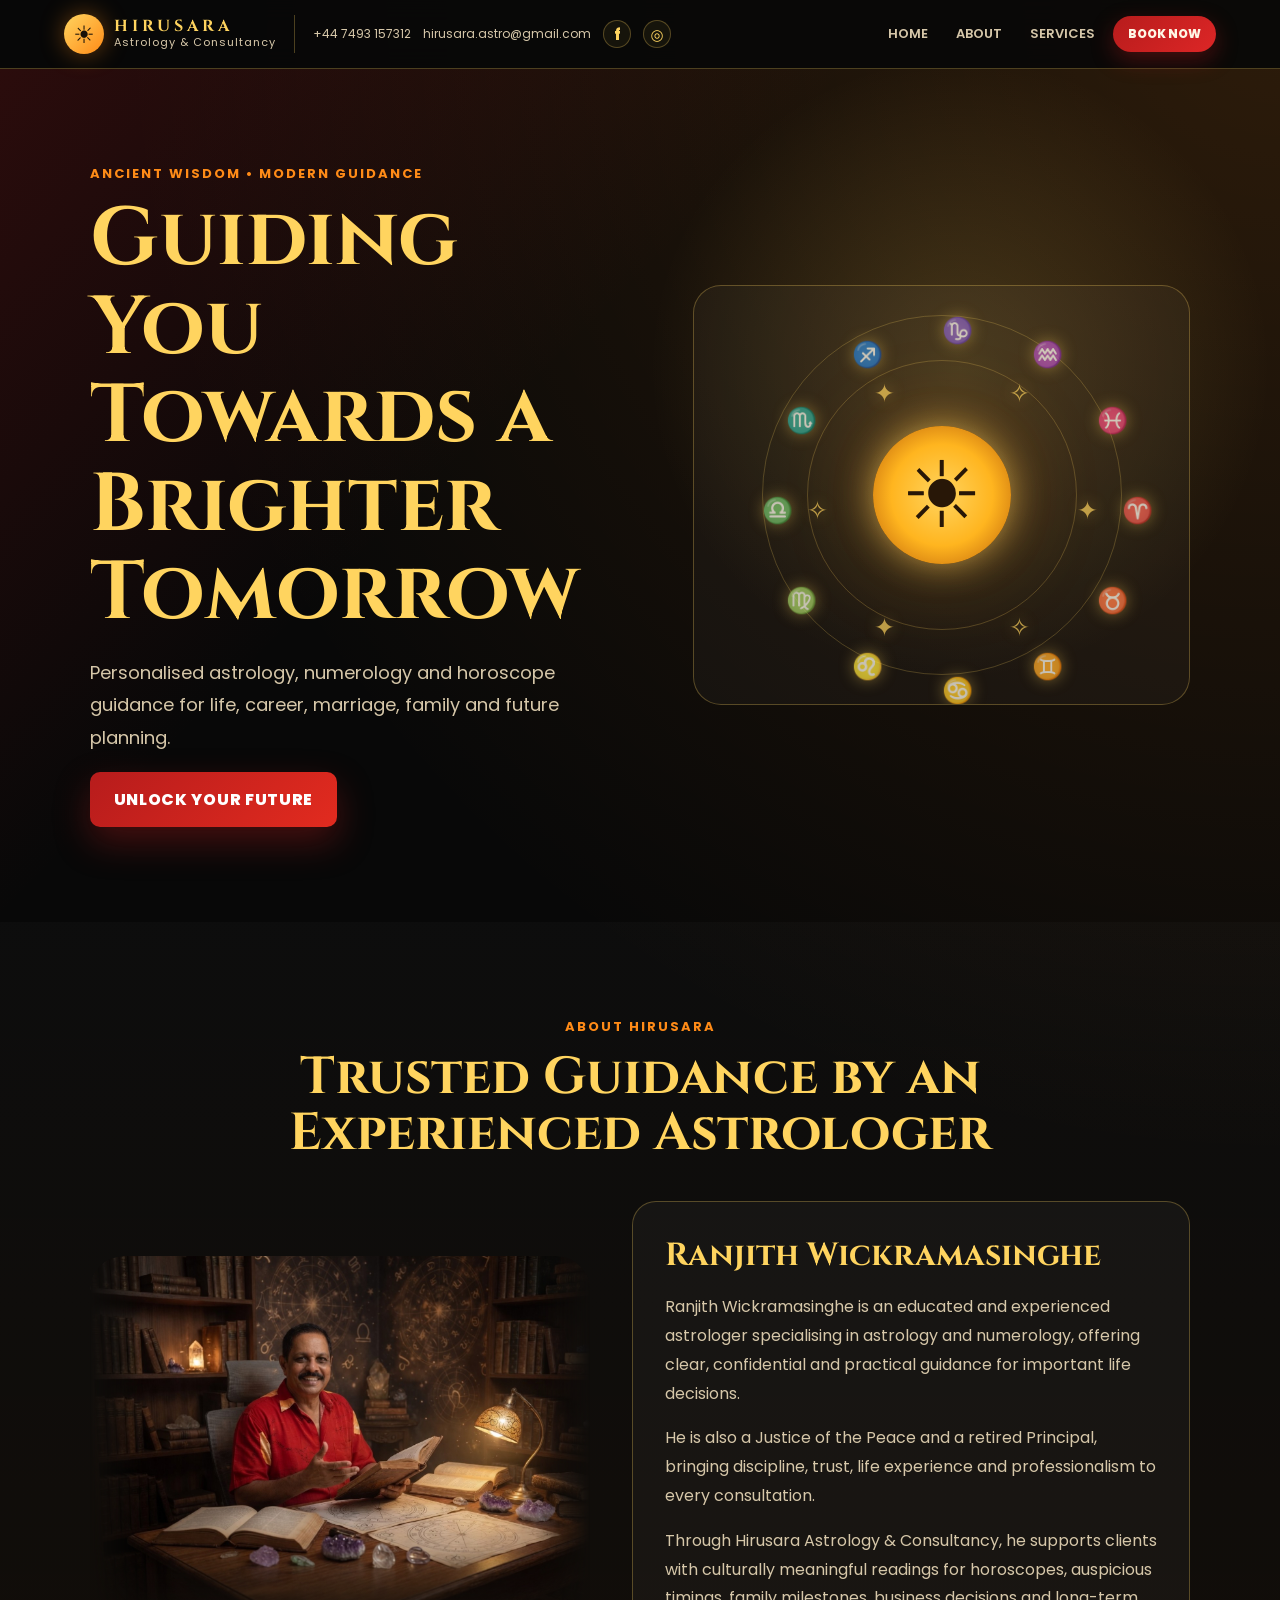
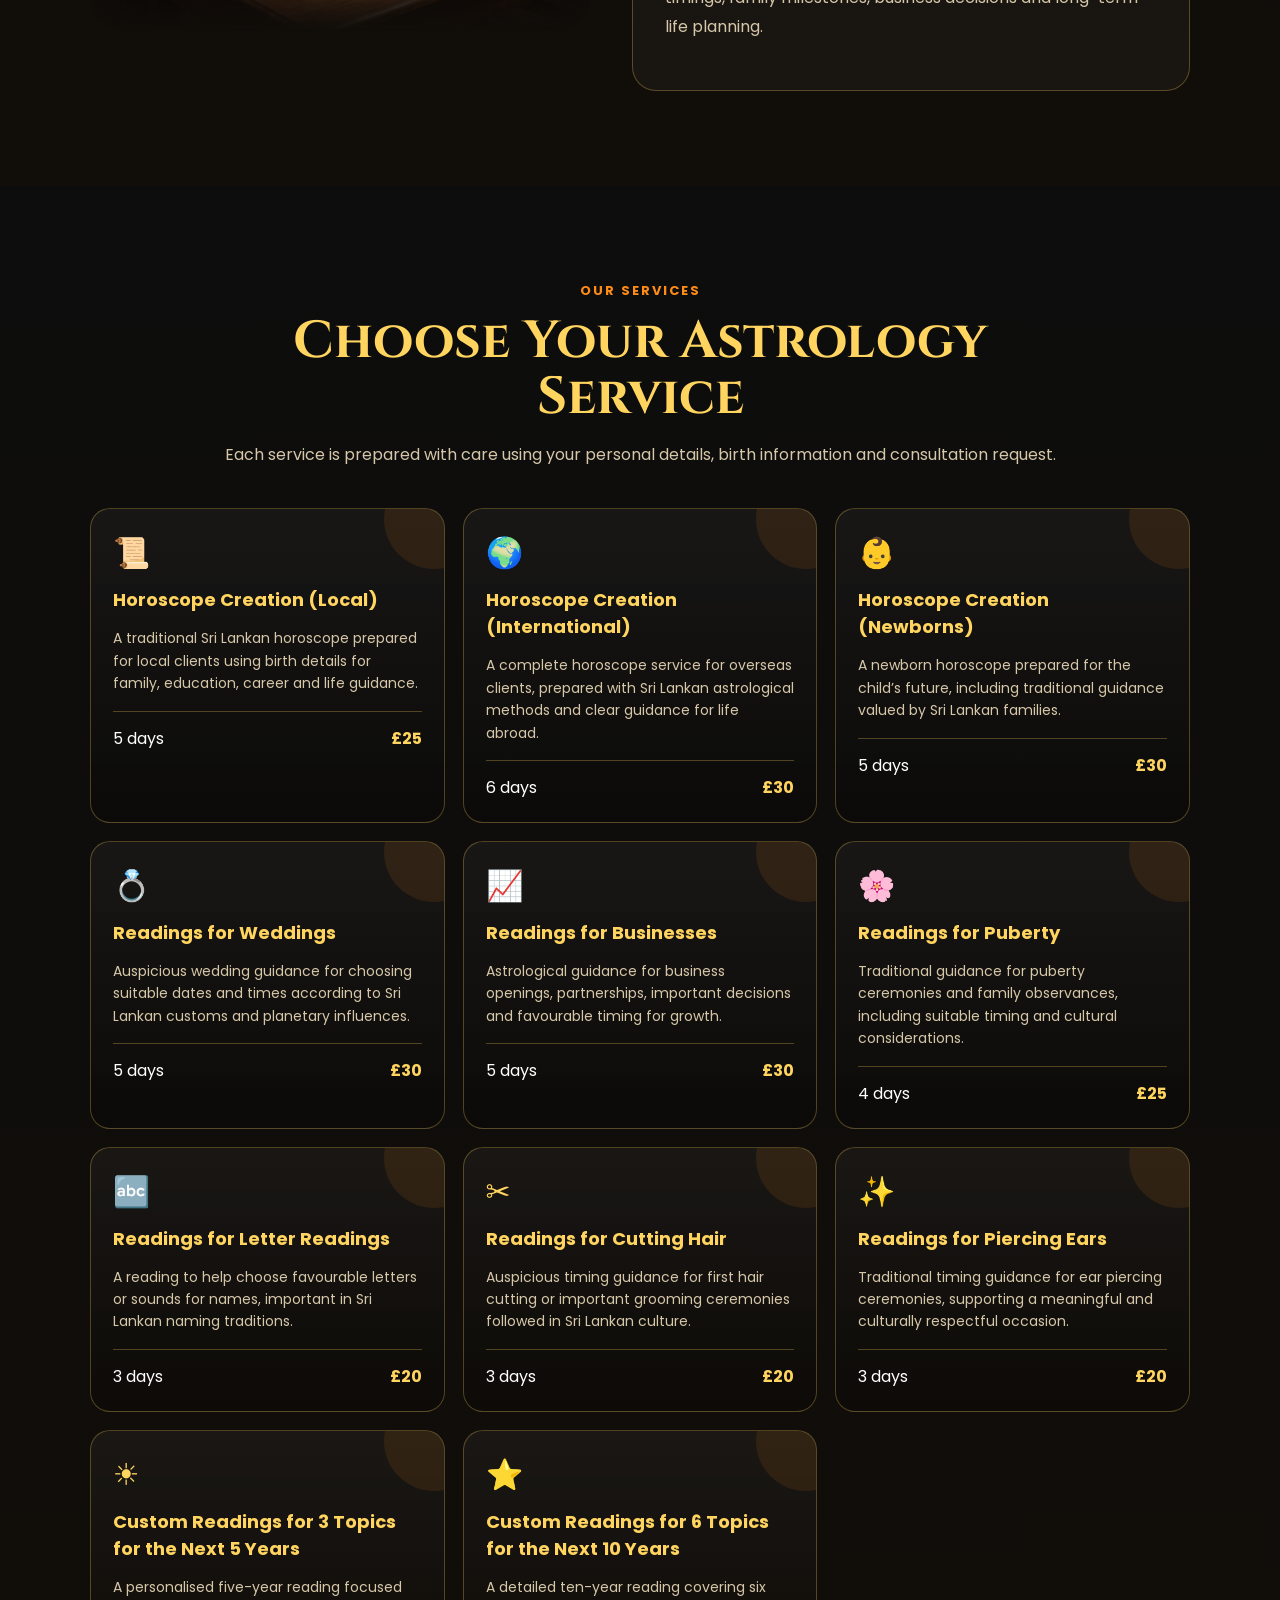
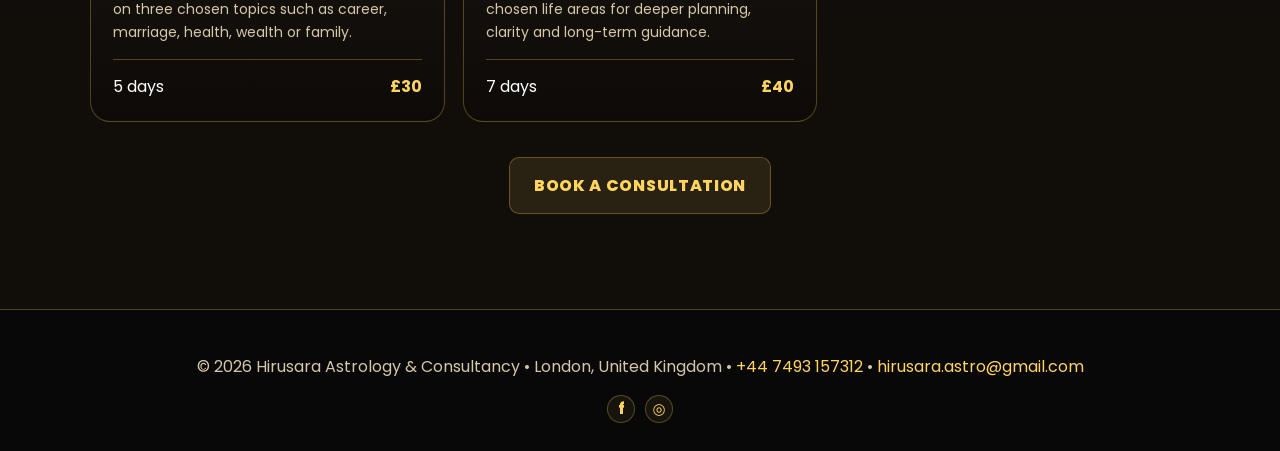
==== index.html @ d2b3bded "hirusara_website_.V1.0" ====
<!DOCTYPE html>
<html lang="en">
<head>
  <meta charset="UTF-8" />
  <meta name="viewport" content="width=device-width, initial-scale=1.0" />
  <title>Hirusara Astrology & Consultancy</title>
  <meta name="description" content="Hirusara Astrology & Consultancy offers personalised astrology, numerology and horoscope guidance by Ranjith Wickramasinghe." />
  <link rel="preconnect" href="https://fonts.googleapis.com">
  <link rel="preconnect" href="https://fonts.gstatic.com" crossorigin>
  <link href="https://fonts.googleapis.com/css2?family=Cinzel:wght@500;600;700&family=Poppins:wght@300;400;500;600;700&display=swap" rel="stylesheet">
  <link rel="stylesheet" href="style.css" />
</head>
<body>
  <header class="site-header">
    <a href="#home" class="brand" aria-label="Hirusara home">
      <span class="logo">☀</span>
      <span><strong>HIRUSARA</strong><small>Astrology & Consultancy</small></span>
    </a>

    <div class="brand-separator" aria-hidden="true"></div>

    <div class="header-contact" aria-label="Contact details">
      <a href="tel:+447493157312">+44 7493 157312</a>
      <a href="mailto:hirusara.astro@gmail.com">hirusara.astro@gmail.com</a>
      <a class="social-link" href="https://www.facebook.com/profile.php?id=61591588433698" target="_blank" rel="noopener" aria-label="Facebook">f</a>
      <a class="social-link" href="https://www.instagram.com/hirusara.astro/" target="_blank" rel="noopener" aria-label="Instagram">◎</a>
    </div>

    <nav class="main-nav" aria-label="Main navigation">
      <a href="#home">Home</a>
      <a href="#about">About</a>
      <a href="#services">Services</a>
    </nav>

    <div class="header-actions">
      <a class="mini-cta" href="booking.html">Book Now</a>
    </div>
  </header>

  <main>
    <section id="home" class="hero section">
      <div class="hero-content">
        <p class="eyebrow">Ancient Wisdom • Modern Guidance</p>
        <h1>Guiding You Towards a Brighter Tomorrow</h1>
        <p class="hero-text">Personalised astrology, numerology and horoscope guidance for life, career, marriage, family and future planning.</p>
        <a href="booking.html" class="btn btn-primary">Unlock Your Future</a>
      </div>
      <div class="hero-art" aria-hidden="true">
        <div class="sun-core">☀</div>
        <div class="orbit orbit-one">
          <span>♈</span><span>♉</span><span>♊</span><span>♋</span><span>♌</span><span>♍</span>
          <span>♎</span><span>♏</span><span>♐</span><span>♑</span><span>♒</span><span>♓</span>
        </div>
        <div class="orbit orbit-two">
          <span>✦</span><span>✧</span><span>✦</span><span>✧</span><span>✦</span><span>✧</span>
        </div>
      </div>
    </section>

    <section id="about" class="section about">
      <div class="section-heading">
        <p class="eyebrow">About Hirusara</p>
        <h2>Trusted Guidance by an Experienced Astrologer</h2>
      </div>

      <div class="about-layout">
        <div class="profile-card">
          <img src="assets/astrologer-profile.jpg" alt="Ranjith Wickramasinghe, astrologer at Hirusara Astrology & Consultancy" />
        </div>
        <div class="about-text">
          <h3>Ranjith Wickramasinghe</h3>
          <p>Ranjith Wickramasinghe is an educated and experienced astrologer specialising in astrology and numerology, offering clear, confidential and practical guidance for important life decisions.</p>
          <p>He is also a Justice of the Peace and a retired Principal, bringing discipline, trust, life experience and professionalism to every consultation.</p>
          <p>Through Hirusara Astrology & Consultancy, he supports clients with culturally meaningful readings for horoscopes, auspicious timings, family milestones, business decisions and long-term life planning.</p>
        </div>
      </div>
    </section>

    <section id="services" class="section services">
      <div class="section-heading">
        <p class="eyebrow">Our Services</p>
        <h2>Choose Your Astrology Service</h2>
        <p class="section-note">Each service is prepared with care using your personal details, birth information and consultation request.</p>
      </div>
      <div id="servicesGrid" class="services-grid"></div>
      <div class="center"><a href="booking.html" class="btn btn-secondary">Book a Consultation</a></div>
    </section>
  </main>

  <footer>
    <p>© <span id="year"></span> Hirusara Astrology & Consultancy • London, United Kingdom • <a href="tel:+447493157312">+44 7493 157312</a> • <a href="mailto:hirusara.astro@gmail.com">hirusara.astro@gmail.com</a></p>
    <div class="footer-socials">
      <a class="social-link" href="https://www.facebook.com/profile.php?id=61591588433698" target="_blank" rel="noopener" aria-label="Facebook">f</a>
      <a class="social-link" href="https://www.instagram.com/hirusara.astro/" target="_blank" rel="noopener" aria-label="Instagram">◎</a>
    </div>
  </footer>

  <script src="script.js"></script>
</body>
</html>
---- style.css ----
:root{
  --black:#080808;
  --dark:#111111;
  --panel:#17120f;
  --gold:#ffd45f;
  --orange:#ff8b17;
  --red:#b71c1c;
  --text:#fff7e5;
  --muted:#d6c7a9;
  --line:rgba(255,212,95,.28);
}
*{box-sizing:border-box}
html{scroll-behavior:smooth}
body{margin:0;font-family:Poppins,system-ui,sans-serif;background:radial-gradient(circle at top right,rgba(255,139,23,.15),transparent 30%),var(--black);color:var(--text)}
a{color:inherit;text-decoration:none}.site-header{position:sticky;top:0;z-index:1000;display:flex;align-items:center;gap:18px;padding:14px 5%;background:rgba(8,8,8,.92);border-bottom:1px solid var(--line);backdrop-filter:blur(12px)}
.brand{display:flex;align-items:center;gap:10px;min-width:max-content}.brand-separator{width:1px;height:38px;background:var(--line);flex:0 0 auto}.header-contact{display:flex;align-items:center;gap:12px;color:var(--muted);font-size:12px;white-space:nowrap}.header-contact a:hover{color:var(--gold)}.social-link{width:28px;height:28px;border-radius:50%;display:inline-grid;place-items:center;border:1px solid var(--line);color:var(--gold);font-weight:800;font-size:15px;background:rgba(255,212,95,.06)}.social-link:hover{background:rgba(255,212,95,.16);transform:translateY(-1px)}.logo{width:40px;height:40px;border-radius:50%;display:grid;place-items:center;background:linear-gradient(135deg,var(--gold),var(--orange));color:#171009;font-size:24px;box-shadow:0 0 24px rgba(255,139,23,.4)}.brand strong{display:block;font-family:Cinzel,serif;letter-spacing:4px;color:var(--gold);line-height:1}.brand small{display:block;font-size:11px;color:var(--muted);letter-spacing:1px}.main-nav{display:flex;gap:28px;text-transform:uppercase;font-size:13px;font-weight:600;margin-left:auto}.main-nav a{color:var(--muted)}.main-nav a:hover{color:var(--gold)}.header-actions{display:flex;align-items:center;gap:12px}.mini-cta{padding:9px 15px;border-radius:999px;background:linear-gradient(135deg,var(--red),#dd2626);font-size:12px;font-weight:800;text-transform:uppercase;box-shadow:0 8px 22px rgba(183,28,28,.35)}
.section{padding:95px 7%}.hero{min-height:calc(100vh - 74px);display:grid;grid-template-columns:1fr .9fr;align-items:center;gap:50px;background:radial-gradient(circle at 75% 35%,rgba(255,212,95,.18),transparent 28%),linear-gradient(135deg,rgba(183,28,28,.2),transparent 40%)}.eyebrow{margin:0 0 12px;color:var(--orange);font-weight:700;letter-spacing:2px;text-transform:uppercase;font-size:13px}.hero h1,.section-heading h1,.section-heading h2{font-family:Cinzel,serif;color:var(--gold);margin:0;line-height:1.08}.hero h1{font-size:clamp(42px,7vw,82px)}.hero-text{max-width:570px;color:var(--muted);font-size:18px;line-height:1.8}.btn{display:inline-flex;align-items:center;justify-content:center;border:0;border-radius:10px;padding:15px 24px;font-weight:800;text-transform:uppercase;letter-spacing:.7px;cursor:pointer}.btn-primary{background:linear-gradient(135deg,var(--red),#e22b1f);color:#fff;box-shadow:0 15px 35px rgba(183,28,28,.35)}.btn-secondary{background:rgba(255,212,95,.1);border:1px solid var(--line);color:var(--gold)}.full{width:100%}.hero-art{position:relative;min-height:420px;border:1px solid var(--line);border-radius:28px;background:radial-gradient(circle at center,rgba(255,212,95,.12),transparent 24%),rgba(255,255,255,.03);display:grid;place-items:center;overflow:hidden}.sun-core{position:relative;z-index:3;width:138px;height:138px;border-radius:50%;display:grid;place-items:center;font-size:92px;color:#281707;background:radial-gradient(circle,var(--gold) 0%,#ffb51f 52%,#b75a08 100%);box-shadow:0 0 34px rgba(255,212,95,.58),0 0 90px rgba(255,139,23,.28)}.orbit{position:absolute;border:1px solid rgba(255,212,95,.22);border-radius:50%;animation:rotateClockwise 34s linear infinite}.orbit-one{width:min(82%,360px);aspect-ratio:1}.orbit-two{width:min(62%,270px);aspect-ratio:1;animation-duration:24s}.orbit span{position:absolute;left:50%;top:50%;color:rgba(255,212,95,.68);font-family:Cinzel,serif;font-size:25px;text-shadow:0 0 16px rgba(255,212,95,.4)}.orbit-one span:nth-child(1){transform:rotate(0deg) translate(180px) rotate(0deg)}.orbit-one span:nth-child(2){transform:rotate(30deg) translate(180px) rotate(-30deg)}.orbit-one span:nth-child(3){transform:rotate(60deg) translate(180px) rotate(-60deg)}.orbit-one span:nth-child(4){transform:rotate(90deg) translate(180px) rotate(-90deg)}.orbit-one span:nth-child(5){transform:rotate(120deg) translate(180px) rotate(-120deg)}.orbit-one span:nth-child(6){transform:rotate(150deg) translate(180px) rotate(-150deg)}.orbit-one span:nth-child(7){transform:rotate(180deg) translate(180px) rotate(-180deg)}.orbit-one span:nth-child(8){transform:rotate(210deg) translate(180px) rotate(-210deg)}.orbit-one span:nth-child(9){transform:rotate(240deg) translate(180px) rotate(-240deg)}.orbit-one span:nth-child(10){transform:rotate(270deg) translate(180px) rotate(-270deg)}.orbit-one span:nth-child(11){transform:rotate(300deg) translate(180px) rotate(-300deg)}.orbit-one span:nth-child(12){transform:rotate(330deg) translate(180px) rotate(-330deg)}.orbit-two span:nth-child(1){transform:rotate(0deg) translate(135px) rotate(0deg)}.orbit-two span:nth-child(2){transform:rotate(60deg) translate(135px) rotate(-60deg)}.orbit-two span:nth-child(3){transform:rotate(120deg) translate(135px) rotate(-120deg)}.orbit-two span:nth-child(4){transform:rotate(180deg) translate(135px) rotate(-180deg)}.orbit-two span:nth-child(5){transform:rotate(240deg) translate(135px) rotate(-240deg)}.orbit-two span:nth-child(6){transform:rotate(300deg) translate(135px) rotate(-300deg)}@keyframes rotateClockwise{to{transform:rotate(360deg)}}
.section-heading{text-align:center;max-width:850px;margin:0 auto 40px}.section-heading h1,.section-heading h2{font-size:clamp(32px,5vw,52px)}.section-note{color:var(--muted);line-height:1.7}.about,.services{background:linear-gradient(180deg,rgba(255,255,255,.02),rgba(255,139,23,.04))}.about-layout{display:grid;grid-template-columns:500px 1fr;gap:42px;max-width:1220px;margin:0 auto;align-items:center}.profile-card{padding:0;border:0;border-radius:34px;background:radial-gradient(circle at 50% 40%,rgba(255,212,95,.12),transparent 56%);overflow:hidden;box-shadow:none;min-height:380px}.profile-card img{display:block;width:100%;border-radius:34px;aspect-ratio:4/3;object-fit:cover;mask-image:linear-gradient(90deg,transparent 0%,#000 11%,#000 89%,transparent 100%),linear-gradient(180deg,#000 0%,#000 78%,transparent 100%);-webkit-mask-image:linear-gradient(90deg,transparent 0%,#000 11%,#000 89%,transparent 100%),linear-gradient(180deg,#000 0%,#000 78%,transparent 100%);mask-composite:intersect;-webkit-mask-composite:source-in}.about-text{background:rgba(255,255,255,.035);border:1px solid var(--line);border-radius:24px;padding:32px}.about-text h3{margin:0 0 12px;font-family:Cinzel,serif;color:var(--gold);font-size:32px}.about-text p{color:var(--muted);line-height:1.8}.feature-grid{display:grid;grid-template-columns:repeat(3,1fr);gap:18px;margin-top:25px}.feature-grid div{border:1px solid var(--line);border-radius:18px;padding:18px;text-align:center;background:rgba(0,0,0,.18)}.feature-grid span{color:var(--gold);font-size:28px}.feature-grid h4,.feature-grid h3{margin:8px 0 0;color:var(--text);font-size:15px}.compact div{padding:15px}
.services-grid{display:grid;grid-template-columns:repeat(3,1fr);gap:18px;max-width:1180px;margin:0 auto}.service-card{background:linear-gradient(180deg,rgba(255,255,255,.045),rgba(0,0,0,.18));border:1px solid var(--line);border-radius:20px;padding:22px;position:relative;overflow:hidden}.service-card:before{content:"";position:absolute;right:-40px;top:-40px;width:100px;height:100px;border-radius:50%;background:rgba(255,139,23,.1)}.service-card .icon{font-size:30px;color:var(--gold)}.service-card h3{margin:10px 0 8px;color:var(--gold);font-size:18px}.service-card p{color:var(--muted);font-size:14px;line-height:1.6}.service-meta{display:flex;justify-content:space-between;gap:12px;margin-top:16px;padding-top:14px;border-top:1px solid var(--line);color:#fff}.service-meta strong{color:var(--gold)}.center{text-align:center;margin-top:35px}
.booking-page{min-height:calc(100vh - 74px);padding-top:70px}.booking-card{max-width:760px;margin:0 auto;background:rgba(255,255,255,.04);border:1px solid var(--line);border-radius:26px;padding:34px;box-shadow:0 30px 70px rgba(0,0,0,.35)}form{display:grid;gap:13px}label{font-weight:700;color:var(--gold);font-size:14px}input,select,textarea{width:100%;border:1px solid rgba(255,212,95,.32);border-radius:10px;background:#100f0f;color:var(--text);padding:14px;font:inherit}textarea{resize:vertical}.selected-service,.bank-box{margin:10px 0;padding:18px;border:1px solid var(--line);border-radius:16px;background:rgba(255,139,23,.08);color:var(--muted)}.selected-service strong,.bank-box h3{color:var(--gold)}.bank-box ul{margin:12px 0 0;padding-left:18px;line-height:1.9}.tiny-note{font-size:12px;color:var(--muted);text-align:center;margin:0}footer{padding:28px 7%;text-align:center;color:var(--muted);border-top:1px solid var(--line)}footer a{color:var(--gold)}.footer-socials{display:flex;justify-content:center;gap:10px;margin-top:12px}
@media(max-width:1100px){.site-header{flex-wrap:wrap}.brand-separator{display:none}.header-contact{order:3;width:100%;justify-content:center;flex-wrap:wrap}.main-nav{margin-left:auto}.about-layout{grid-template-columns:1fr}.profile-card{max-width:560px;margin:0 auto}.services-grid{grid-template-columns:1fr 1fr}}
@media(max-width:900px){.main-nav{order:4;width:100%;justify-content:center;gap:20px}.hero{grid-template-columns:1fr;text-align:center}.hero-text{margin-left:auto;margin-right:auto}.feature-grid{grid-template-columns:1fr}.section{padding:70px 5%}}
@media(max-width:560px){.site-header{padding:12px 4%;gap:10px}.brand{flex:1}.brand strong{letter-spacing:2px;font-size:15px}.brand small{font-size:10px}.logo{width:34px;height:34px;font-size:20px}.header-contact{font-size:11px;gap:8px}.social-link{width:26px;height:26px}.header-actions{width:auto;justify-content:flex-end}.mini-cta{padding:8px 12px;font-size:11px}.main-nav{font-size:12px;gap:18px;overflow-x:auto;padding-top:4px}.services-grid{grid-template-columns:1fr}.hero{min-height:auto;padding-top:54px}.hero h1{font-size:36px}.hero-text{font-size:15px}.hero-art{min-height:280px}.sun-core{width:96px;height:96px;font-size:62px}.orbit-one{width:235px}.orbit-two{width:180px}.orbit-one span{font-size:18px}.orbit-one span:nth-child(n){transform:rotate(var(--angle,0deg)) translate(118px) rotate(calc(-1 * var(--angle,0deg)))}.orbit-two span{font-size:16px}.orbit-two span:nth-child(n){transform:rotate(var(--angle,0deg)) translate(90px) rotate(calc(-1 * var(--angle,0deg)))}.booking-card{padding:20px;border-radius:20px}.section{padding:58px 4%}.time-picker{grid-template-columns:1fr auto 1fr 92px}.about-text{padding:22px}.about-text h3{font-size:26px}}

.time-picker{display:grid;grid-template-columns:1fr auto 1fr 110px;align-items:center;gap:10px}.time-picker span{color:var(--gold);font-weight:800;font-size:22px}.time-picker input{text-align:center}.time-picker select{height:100%}
.orbit-one span:nth-child(1),.orbit-two span:nth-child(1){--angle:0deg}.orbit-one span:nth-child(2),.orbit-two span:nth-child(2){--angle:30deg}.orbit-one span:nth-child(3){--angle:60deg}.orbit-one span:nth-child(4),.orbit-two span:nth-child(4){--angle:90deg}.orbit-one span:nth-child(5){--angle:120deg}.orbit-one span:nth-child(6){--angle:150deg}.orbit-one span:nth-child(7){--angle:180deg}.orbit-one span:nth-child(8){--angle:210deg}.orbit-one span:nth-child(9){--angle:240deg}.orbit-one span:nth-child(10){--angle:270deg}.orbit-one span:nth-child(11){--angle:300deg}.orbit-one span:nth-child(12){--angle:330deg}.orbit-two span:nth-child(2){--angle:60deg}.orbit-two span:nth-child(3){--angle:120deg}.orbit-two span:nth-child(5){--angle:240deg}.orbit-two span:nth-child(6){--angle:300deg}
@media(max-width:380px){.brand small{display:none}.mini-cta{padding:8px 10px}.time-picker{grid-template-columns:1fr auto 1fr 78px;gap:7px}}
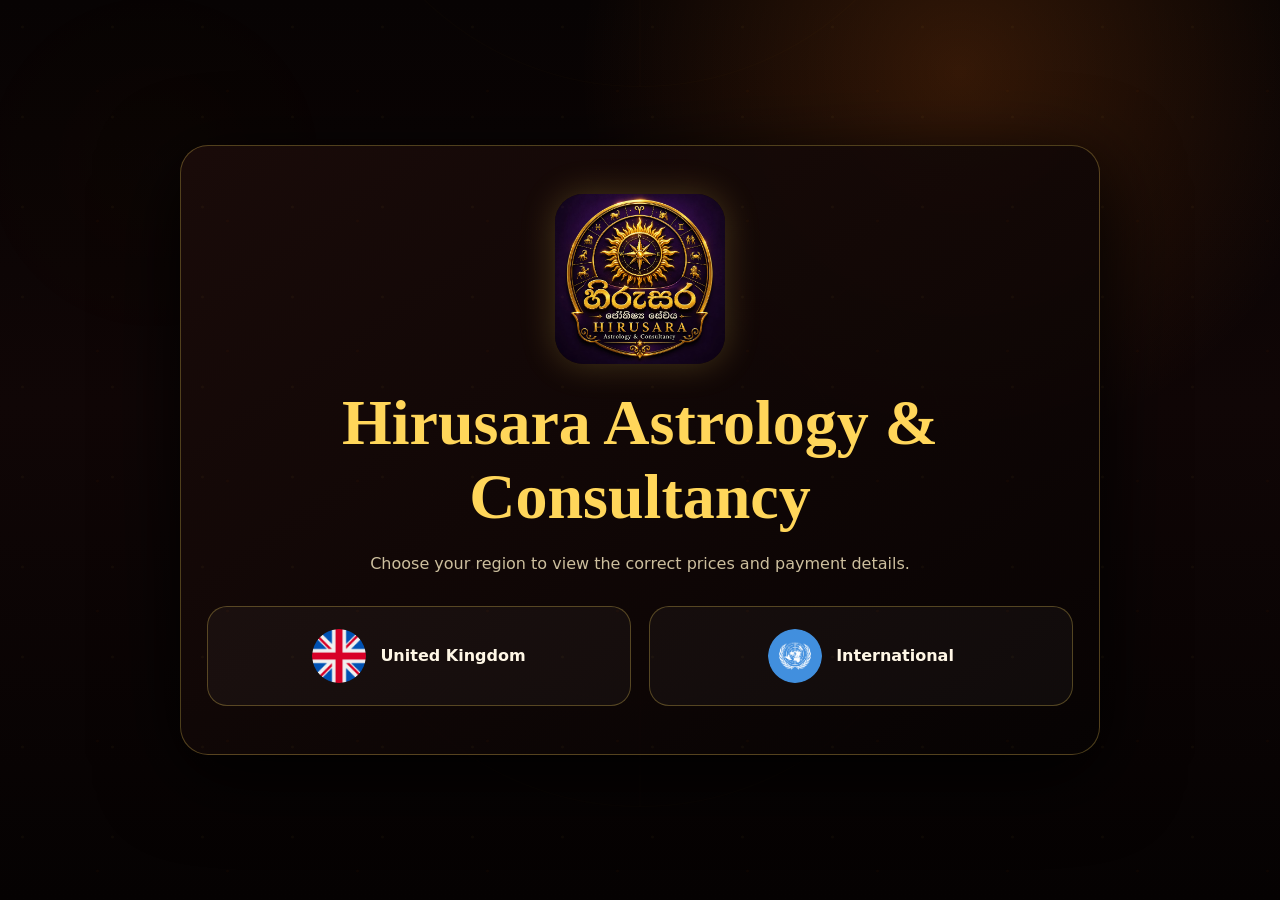
==== commit 5dd236cf: "HS_V2" ====
--- a/index.html
+++ b/index.html
@@ -1,100 +1 @@
-<!DOCTYPE html>
-<html lang="en">
-<head>
-  <meta charset="UTF-8" />
-  <meta name="viewport" content="width=device-width, initial-scale=1.0" />
-  <title>Hirusara Astrology & Consultancy</title>
-  <meta name="description" content="Hirusara Astrology & Consultancy offers personalised astrology, numerology and horoscope guidance by Ranjith Wickramasinghe." />
-  <link rel="preconnect" href="https://fonts.googleapis.com">
-  <link rel="preconnect" href="https://fonts.gstatic.com" crossorigin>
-  <link href="https://fonts.googleapis.com/css2?family=Cinzel:wght@500;600;700&family=Poppins:wght@300;400;500;600;700&display=swap" rel="stylesheet">
-  <link rel="stylesheet" href="style.css" />
-</head>
-<body>
-  <header class="site-header">
-    <a href="#home" class="brand" aria-label="Hirusara home">
-      <span class="logo">☀</span>
-      <span><strong>HIRUSARA</strong><small>Astrology & Consultancy</small></span>
-    </a>
-
-    <div class="brand-separator" aria-hidden="true"></div>
-
-    <div class="header-contact" aria-label="Contact details">
-      <a href="tel:+447493157312">+44 7493 157312</a>
-      <a href="mailto:hirusara.astro@gmail.com">hirusara.astro@gmail.com</a>
-      <a class="social-link" href="https://www.facebook.com/profile.php?id=61591588433698" target="_blank" rel="noopener" aria-label="Facebook">f</a>
-      <a class="social-link" href="https://www.instagram.com/hirusara.astro/" target="_blank" rel="noopener" aria-label="Instagram">◎</a>
-    </div>
-
-    <nav class="main-nav" aria-label="Main navigation">
-      <a href="#home">Home</a>
-      <a href="#about">About</a>
-      <a href="#services">Services</a>
-    </nav>
-
-    <div class="header-actions">
-      <a class="mini-cta" href="booking.html">Book Now</a>
-    </div>
-  </header>
-
-  <main>
-    <section id="home" class="hero section">
-      <div class="hero-content">
-        <p class="eyebrow">Ancient Wisdom • Modern Guidance</p>
-        <h1>Guiding You Towards a Brighter Tomorrow</h1>
-        <p class="hero-text">Personalised astrology, numerology and horoscope guidance for life, career, marriage, family and future planning.</p>
-        <a href="booking.html" class="btn btn-primary">Unlock Your Future</a>
-      </div>
-      <div class="hero-art" aria-hidden="true">
-        <div class="sun-core">☀</div>
-        <div class="orbit orbit-one">
-          <span>♈</span><span>♉</span><span>♊</span><span>♋</span><span>♌</span><span>♍</span>
-          <span>♎</span><span>♏</span><span>♐</span><span>♑</span><span>♒</span><span>♓</span>
-        </div>
-        <div class="orbit orbit-two">
-          <span>✦</span><span>✧</span><span>✦</span><span>✧</span><span>✦</span><span>✧</span>
-        </div>
-      </div>
-    </section>
-
-    <section id="about" class="section about">
-      <div class="section-heading">
-        <p class="eyebrow">About Hirusara</p>
-        <h2>Trusted Guidance by an Experienced Astrologer</h2>
-      </div>
-
-      <div class="about-layout">
-        <div class="profile-card">
-          <img src="assets/astrologer-profile.jpg" alt="Ranjith Wickramasinghe, astrologer at Hirusara Astrology & Consultancy" />
-        </div>
-        <div class="about-text">
-          <h3>Ranjith Wickramasinghe</h3>
-          <p>Ranjith Wickramasinghe is an educated and experienced astrologer specialising in astrology and numerology, offering clear, confidential and practical guidance for important life decisions.</p>
-          <p>He is also a Justice of the Peace and a retired Principal, bringing discipline, trust, life experience and professionalism to every consultation.</p>
-          <p>Through Hirusara Astrology & Consultancy, he supports clients with culturally meaningful readings for horoscopes, auspicious timings, family milestones, business decisions and long-term life planning.</p>
-        </div>
-      </div>
-    </section>
-
-    <section id="services" class="section services">
-      <div class="section-heading">
-        <p class="eyebrow">Our Services</p>
-        <h2>Choose Your Astrology Service</h2>
-        <p class="section-note">Each service is prepared with care using your personal details, birth information and consultation request.</p>
-      </div>
-      <div id="servicesGrid" class="services-grid"></div>
-      <div class="center"><a href="booking.html" class="btn btn-secondary">Book a Consultation</a></div>
-    </section>
-  </main>
-
-  <footer>
-    <p>© <span id="year"></span> Hirusara Astrology & Consultancy • London, United Kingdom • <a href="tel:+447493157312">+44 7493 157312</a> • <a href="mailto:hirusara.astro@gmail.com">hirusara.astro@gmail.com</a></p>
-    <div class="footer-socials">
-      <a class="social-link" href="https://www.facebook.com/profile.php?id=61591588433698" target="_blank" rel="noopener" aria-label="Facebook">f</a>
-      <a class="social-link" href="https://www.instagram.com/hirusara.astro/" target="_blank" rel="noopener" aria-label="Instagram">◎</a>
-    </div>
-  </footer>
-
-  <script src="script.js"></script>
-</body>
-</html>
+<!doctype html><html lang="en"><head><meta charset="utf-8"><meta name="viewport" content="width=device-width,initial-scale=1"><title>Hirusara Astrology & Consultancy</title><link rel="stylesheet" href="style.css"></head><body class="landing"><main class="gateway"><img src="assets/logo.jpg" alt="Hirusara logo" class="gateway-logo"><h1>Hirusara Astrology & Consultancy</h1><p>Choose your region to view the correct prices and payment details.</p><div class="choice-grid"><a class="choice-card" href="uk.html"><img src="assets/uk-flag.png" alt="UK"><span>United Kingdom</span></a><a class="choice-card" href="international.html"><img src="assets/international-flag.png" alt="International"><span>International</span></a></div></main></body></html>
--- a/style.css
+++ b/style.css
@@ -1,27 +1,102 @@
-:root{
-  --black:#080808;
-  --dark:#111111;
-  --panel:#17120f;
-  --gold:#ffd45f;
-  --orange:#ff8b17;
-  --red:#b71c1c;
-  --text:#fff7e5;
-  --muted:#d6c7a9;
-  --line:rgba(255,212,95,.28);
+:root{--bg:#070303;--panel:#120808;--panel2:#1b0c0a;--gold:#ffd65a;--orange:#ff7a18;--red:#b71919;--text:#fff7e6;--muted:#cdbf9e;--line:rgba(255,214,90,.28)}*{box-sizing:border-box}html{scroll-behavior:smooth}body{margin:0;background:radial-gradient(circle at 75% 8%,rgba(255,120,24,.18),transparent 30%),linear-gradient(180deg,#070303,#100606 45%,#050202);color:var(--text);font-family:Inter,system-ui,Segoe UI,Arial,sans-serif}body:before{content:"";position:fixed;inset:0;pointer-events:none;background-image:radial-gradient(circle at 25% 30%,rgba(255,214,90,.07) 0 1px,transparent 2px),radial-gradient(circle at 75% 70%,rgba(255,122,24,.06) 0 1px,transparent 2px);background-size:90px 90px,130px 130px;opacity:.55}.landing{min-height:100vh;display:grid;place-items:center}.gateway{width:min(920px,92vw);text-align:center;padding:48px 26px;border:1px solid var(--line);border-radius:28px;background:linear-gradient(145deg,rgba(27,12,10,.9),rgba(7,3,3,.9));box-shadow:0 20px 80px #000}.gateway-logo{width:170px;height:170px;object-fit:cover;border-radius:28px;box-shadow:0 0 35px rgba(255,214,90,.22)}h1,h2,h3{font-family:Georgia,serif;color:var(--gold)}h1{font-size:clamp(2rem,5vw,4rem);margin:18px 0 8px}.gateway p,.muted{color:var(--muted);line-height:1.7}.choice-grid{display:grid;grid-template-columns:repeat(2,minmax(0,1fr));gap:18px;margin-top:28px}.choice-card{display:flex;align-items:center;justify-content:center;gap:14px;padding:22px;border:1px solid var(--line);border-radius:20px;text-decoration:none;color:var(--text);font-weight:800;background:rgba(255,255,255,.035);transition:.25s}.choice-card:hover{transform:translateY(-4px);border-color:var(--gold);box-shadow:0 0 25px rgba(255,214,90,.15)}.choice-card img{width:54px;height:54px;border-radius:50%;object-fit:cover}.topbar{position:sticky;top:0;z-index:10;background:rgba(7,3,3,.88);backdrop-filter:blur(16px);border-bottom:1px solid var(--line)}.nav{max-width:1180px;margin:auto;display:flex;align-items:center;gap:18px;padding:12px 18px}.brand{display:flex;align-items:center;gap:12px;color:var(--text);text-decoration:none}.brand img{width:62px;height:62px;object-fit:cover;border-radius:14px}.brand strong{font-size:1.22rem;color:var(--gold);font-family:Georgia,serif}.brand small{display:block;color:var(--muted);font-size:.78rem}.sep{height:38px;width:1px;background:var(--line)}.contact{display:flex;align-items:center;gap:12px;font-size:1rem;white-space:nowrap}.whatsapp{color:#6bf58b;font-weight:900}.social{color:var(--gold);font-size:1.35rem;text-decoration:none}.tabs{margin-left:auto;display:flex;align-items:center;gap:18px}.tabs a{color:var(--text);text-decoration:none;font-weight:800;font-size:.96rem}.book-small{background:linear-gradient(135deg,var(--red),#ff8a1e);padding:11px 16px;border-radius:999px}.country{position:relative}.country button{display:flex;align-items:center;gap:8px;background:rgba(255,255,255,.06);border:1px solid var(--line);border-radius:999px;color:var(--text);padding:8px 10px;cursor:pointer}.flag{width:30px;height:30px;border-radius:50%;object-fit:cover}.menu{display:none;position:absolute;right:0;top:48px;background:#120808;border:1px solid var(--line);border-radius:14px;overflow:hidden;min-width:170px}.country:hover .menu{display:block}.menu a{display:flex;gap:10px;align-items:center;padding:12px;color:var(--text);text-decoration:none}.menu a:hover{background:rgba(255,214,90,.09)}section{padding:54px 18px}.wrap{max-width:1180px;margin:auto}.hero{min-height:620px;display:grid;grid-template-columns:1.02fr .98fr;align-items:center;gap:28px;padding-top:50px;padding-bottom:38px}.eyebrow{color:var(--orange);font-weight:900;letter-spacing:.13em;text-transform:uppercase}.hero h1{font-size:clamp(2.4rem,6vw,5rem);line-height:1.02}.cta-row{display:flex;gap:14px;flex-wrap:wrap;margin-top:28px}.btn{display:inline-block;border:0;border-radius:14px;padding:15px 22px;background:linear-gradient(135deg,var(--red),#ff8a1e);color:#fff;text-decoration:none;font-weight:900;cursor:pointer}.btn.alt{background:rgba(255,255,255,.06);border:1px solid var(--line)}.astro-graphic{position:relative;height:560px;display:grid;place-items:center;overflow:visible}.sun{position:absolute;width:250px;height:250px;object-fit:contain;filter:drop-shadow(0 0 28px #ffd65a);animation:sunPulse 3s ease-in-out infinite;z-index:2}@keyframes sunPulse{50%{filter:drop-shadow(0 0 55px #ffb11a);transform:scale(1.04)}}.orbit{position:absolute;width:520px;height:520px;border:1px dashed rgba(255,214,90,.18);border-radius:50%;animation:spin 95s linear infinite;transform-origin:50% 50%}@keyframes spin{to{transform:rotate(360deg)}}.constellation{position:absolute;left:50%;top:50%;width:92px;height:62px;margin:-31px 0 0 -46px;transform:rotate(var(--a)) translateX(260px) rotate(calc(-1 * var(--a)));animation:floaty 3.8s ease-in-out infinite}.constellation svg{width:100%;height:100%;overflow:visible;filter:drop-shadow(0 0 6px #fff)}.constellation path,.constellation line{stroke:#fff;stroke-width:2;fill:none}.constellation circle{fill:#fff}.constellation span{font-size:12px;color:#fff;display:block;text-align:center;margin-top:2px}.orbit .c1{--a:0deg}.orbit .c2{--a:40deg}.orbit .c3{--a:80deg}.orbit .c4{--a:120deg}.orbit .c5{--a:160deg}.orbit .c6{--a:200deg}.orbit .c7{--a:240deg}.orbit .c8{--a:280deg}.orbit .c9{--a:320deg}@keyframes floaty{50%{translate:0 -8px}}.panel{border:1px solid var(--line);border-radius:24px;background:linear-gradient(145deg,rgba(255,255,255,.055),rgba(255,255,255,.02));padding:26px}.about-grid{display:grid;grid-template-columns:1fr 1.05fr;gap:26px;align-items:center}.astrologer{min-height:500px;border-radius:28px;background:linear-gradient(90deg,rgba(7,3,3,.02),rgba(7,3,3,.72)),url('assets/astrologer-profile.jpg') center/cover;box-shadow:inset 0 -80px 90px rgba(7,3,3,.85)}.services-grid{display:grid;grid-template-columns:repeat(3,minmax(0,1fr));gap:16px}.service{padding:20px;border:1px solid var(--line);border-radius:18px;background:rgba(255,255,255,.035);position:relative}.service.best{border-color:var(--gold);box-shadow:0 0 25px rgba(255,214,90,.12)}.badge{position:absolute;top:-12px;right:14px;background:var(--gold);color:#2a1200;font-weight:1000;padding:6px 10px;border-radius:999px;font-size:.78rem}.price{font-size:1.4rem;color:var(--gold);font-weight:1000}.footer{padding:34px 18px;border-top:1px solid var(--line);color:var(--muted)}.footer .wrap{display:flex;justify-content:space-between;gap:16px;flex-wrap:wrap}.footer a{color:var(--gold);margin-right:14px}.form-page{padding:44px 18px}.form-card{max-width:920px;margin:auto}.field{display:grid;gap:8px;margin:14px 0}.field label{font-weight:800}input,select,textarea{width:100%;padding:13px 14px;border-radius:12px;background:#0e0706;border:1px solid var(--line);color:var(--text);font:inherit}textarea{min-height:110px}.time-grid{display:grid;grid-template-columns:1fr 1fr 110px;gap:10px}.multi-box{display:none;border:1px solid var(--line);border-radius:16px;padding:16px;margin:14px 0;background:rgba(255,255,255,.025)}.checks{display:grid;grid-template-columns:repeat(2,minmax(0,1fr));gap:10px}.checks label{display:flex;gap:8px;align-items:center;padding:10px;border:1px solid var(--line);border-radius:12px}.pricebox{margin-top:14px;border:1px solid var(--line);border-radius:16px;padding:16px;background:rgba(255,214,90,.05)}.row{display:flex;justify-content:space-between;padding:8px 0}.total{font-size:1.3rem;color:var(--gold);font-weight:1000;border-top:1px solid var(--line);margin-top:6px;padding-top:12px}.payment{margin-top:20px}.qr{width:180px;border-radius:14px;background:#fff;padding:10px}.doc{max-width:900px;margin:auto;padding:40px 18px;line-height:1.7}.doc h1,.doc h2{color:var(--gold)}@media(max-width:980px){.nav{flex-wrap:wrap}.tabs{order:3;width:100%;justify-content:center;flex-wrap:wrap}.contact{font-size:.96rem;flex-wrap:wrap}.hero{grid-template-columns:1fr;text-align:center;min-height:auto}.astro-graphic{display:none}.about-grid,.services-grid{grid-template-columns:1fr}.astrologer{min-height:420px}.choice-grid,.checks{grid-template-columns:1fr}section{padding:36px 16px}.hero{padding-top:30px;padding-bottom:24px}.footer .wrap{display:block;text-align:center}.sep{display:none}}@media(max-width:560px){.brand img{width:52px;height:52px}.brand strong{font-size:1rem}.contact{width:100%;justify-content:center}.tabs a:not(.book-small){font-size:.86rem}.time-grid{grid-template-columns:1fr 1fr}.time-grid select{grid-column:span 2}.panel{padding:18px}.service{padding:16px}.gateway{padding:30px 18px}}
+
+/* V3 polish updates */
+body{font-family:Georgia,'Times New Roman',serif;background-color:var(--bg)}
+body:after{content:"";position:fixed;inset:0;pointer-events:none;z-index:-1;background:
+  radial-gradient(circle at 12% 18%,rgba(255,214,90,.055),transparent 18%),
+  url("data:image/svg+xml,%3Csvg xmlns='http://www.w3.org/2000/svg' width='520' height='520' viewBox='0 0 520 520'%3E%3Cg fill='none' stroke='%23ffd65a' stroke-opacity='.075'%3E%3Ccircle cx='260' cy='260' r='225'/%3E%3Ccircle cx='260' cy='260' r='150'/%3E%3Ccircle cx='260' cy='260' r='75'/%3E%3Cpath d='M260 35v450M35 260h450M101 101l318 318M419 101 101 419'/%3E%3C/g%3E%3C/svg%3E") center 135px/720px auto repeat-y;opacity:.22}
+.topbar{background:rgba(8,3,3,.94);box-shadow:0 12px 40px rgba(0,0,0,.34)}
+.nav{max-width:1360px;gap:18px;padding:14px 24px;min-height:92px}
+.brand img{width:74px;height:74px;border-radius:18px}.brand strong{font-size:1.38rem;letter-spacing:.04em}.brand small{font-size:.86rem}.sep{height:52px}.contact{font-size:1.05rem;gap:14px}.email-link{color:var(--text);font-size:1.08rem;text-decoration:none}.email-link:hover,.tabs a:hover,.social:hover{color:var(--gold);text-shadow:0 0 12px rgba(255,214,90,.5)}
+.whatsapp{display:inline-flex;align-items:center;gap:7px;border:1.5px solid #22c55e;border-radius:999px;color:#fff;background:rgba(13,120,55,.22);padding:8px 12px;text-decoration:none;font-weight:1000;box-shadow:0 0 16px rgba(34,197,94,.16)}
+.wa-icon{display:grid;place-items:center;width:21px;height:21px;border-radius:50%;background:#22c55e;color:#052e16;font-size:.9rem;line-height:1}.social{display:inline-grid;place-items:center;width:34px;height:34px;border:1px solid var(--line);border-radius:50%;font-weight:1000;font-size:1.2rem;transition:.25s}.social:hover{border-color:var(--gold);background:rgba(255,214,90,.12);transform:translateY(-2px)}
+.tabs{margin-left:0;gap:20px}.tabs a{font-size:1.02rem;transition:.25s}.book-small{margin-left:auto;border-radius:16px;padding:13px 24px;font-size:1.02rem;box-shadow:0 10px 25px rgba(183,25,25,.25)}
+.country button{font-weight:900;border-radius:16px;padding:9px 12px}.menu{min-width:210px}.menu a{white-space:nowrap}.flag{width:34px;height:34px}.hero{min-height:560px;padding-top:34px;padding-bottom:26px;text-align:center}.hero>div:first-child{display:grid;justify-items:center}.hero .muted{max-width:760px}.cta-row{justify-content:center}h1,h2,h3,.eyebrow,.btn,.tabs a,.brand strong{font-family:Georgia,'Times New Roman',serif}.section-center{text-align:center}.services-intro{max-width:780px;margin-left:auto;margin-right:auto}.services-grid{margin-top:26px}.service{display:flex;flex-direction:column;min-height:270px;color:var(--text);text-decoration:none;transition:.25s;overflow:hidden}.service:before{content:"";position:absolute;inset:auto -20% -35% auto;width:170px;height:170px;border-radius:50%;background:radial-gradient(circle,rgba(255,214,90,.11),transparent 68%)}.service:hover{transform:translateY(-6px);border-color:var(--gold);box-shadow:0 18px 45px rgba(0,0,0,.28),0 0 28px rgba(255,214,90,.11)}.service-icon{width:48px;height:48px;display:grid;place-items:center;border:1px solid var(--line);border-radius:16px;color:var(--gold);font-size:1.7rem;background:rgba(255,214,90,.055);margin-bottom:12px}.service h3{margin:0 0 10px}.service-meta{margin-top:auto;display:flex;align-items:end;justify-content:space-between;gap:12px;color:var(--muted);border-top:1px solid var(--line);padding-top:14px}.price{font-size:1.55rem}.footer-social{display:inline-grid!important;place-items:center;width:32px;height:32px;border:1px solid var(--line);border-radius:50%;text-decoration:none!important;margin-right:8px!important;font-weight:1000}.form-card{text-align:left}.form-card>h1,.form-card>p{text-align:center}.payment-center{text-align:center;max-width:760px;margin:24px auto 18px!important}.payment-center p{line-height:1.8}.payment-center .qr{display:block;margin:18px auto 4px}.pricebox{max-width:560px;margin-left:auto;margin-right:auto}.btn[type="submit"]{display:block;margin:20px auto 0;min-width:220px}.astro-graphic{height:600px}.sun{width:300px;height:300px}.orbit{width:600px;height:600px}.constellation{transform:rotate(var(--a)) translateX(300px) rotate(calc(-1 * var(--a)))}@media(max-width:1180px){.nav{gap:12px}.contact{order:3;width:100%;justify-content:center}.book-small{margin-left:0}.tabs{margin-left:auto}.nav{min-height:auto}.brand img{width:64px;height:64px}}
+@media(max-width:980px){.nav{padding:12px 16px}.tabs{order:4;width:auto}.country{order:5}.book-small{order:6}.contact{font-size:.98rem}.hero{text-align:center}.services-grid{grid-template-columns:1fr 1fr}.topbar{position:sticky}.email-link{font-size:1rem}}
+@media(max-width:680px){.services-grid{grid-template-columns:1fr}.nav{justify-content:center;text-align:center}.brand{width:100%;justify-content:center}.contact{gap:8px}.tabs{width:100%;justify-content:center;order:5}.country{order:6}.book-small{order:7;width:100%;text-align:center}.email-link{font-size:1rem}.whatsapp{font-size:.95rem}.social{width:36px;height:36px}.hero h1{font-size:2.45rem}.hero{padding-top:26px;padding-bottom:18px}.service{min-height:230px}.choice-grid{grid-template-columns:1fr}}
+
+/* V4 refinement updates */
+body, p, a, button, input, select, textarea, label, small, span, .tabs a, .contact, .footer {font-family:'Poppins',system-ui,-apple-system,Segoe UI,Arial,sans-serif;}
+h1,h2,h3,.brand strong{font-family:'Cormorant Garamond',Georgia,serif;font-weight:700;}
+.eyebrow,.btn{font-family:'Poppins',system-ui,sans-serif;}
+.topbar{background:rgba(8,3,3,.96);}
+.nav{max-width:1480px;min-height:104px;padding:16px 34px;gap:24px;}
+.brand{gap:14px;min-width:max-content}.brand img{width:82px;height:82px}.brand strong{font-size:1.55rem}.brand small{font-size:.92rem}.sep{height:58px;margin:0 8px}.contact{gap:18px}.tabs{gap:34px;margin-left:22px}.tabs a{font-size:1.06rem;text-transform:capitalize;position:relative}.tabs a:after{content:"";position:absolute;left:0;right:0;bottom:-8px;height:2px;background:linear-gradient(90deg,var(--gold),var(--orange));transform:scaleX(0);transform-origin:center;transition:.25s}.tabs a:hover:after{transform:scaleX(1)}.social,.footer-social{transition:.25s}.footer-social:hover,.social:hover{border-color:var(--gold);background:rgba(255,214,90,.14);transform:translateY(-2px);color:var(--gold);text-shadow:0 0 12px rgba(255,214,90,.5)}
+.book-small{margin-left:auto;border-radius:18px;padding:14px 26px;min-width:120px;text-align:center}.country button.flag-only{padding:8px;border-radius:18px;gap:0}.country button.flag-only .flag{width:38px;height:38px}.menu a{font-size:1rem}.email-link{font-size:1.1rem}
+.hero{text-align:left}.hero>div:first-child{justify-items:start}.hero .muted{max-width:700px}.cta-row{justify-content:flex-start}.hero h1{text-align:left}.hero p{text-align:left}
+#services .eyebrow{font-size:1.05rem}.section-center.services-intro{font-size:1.12rem}.services-intro{max-width:860px}.services-grid{gap:20px}.service{border-radius:24px;border-color:rgba(255,214,90,.22);background:linear-gradient(145deg,rgba(255,214,90,.065),rgba(255,255,255,.025) 50%,rgba(183,25,25,.055));box-shadow:inset 0 1px 0 rgba(255,255,255,.05);padding:24px;overflow:visible}.service:after{content:"";position:absolute;inset:10px;border-radius:19px;border:1px solid rgba(255,214,90,.08);pointer-events:none}.service-icon{border:0;background:transparent;border-radius:0;width:auto;height:auto;display:block;font-size:2.15rem;margin-bottom:14px}.service h3{font-size:1.48rem}.service .muted{font-size:1rem}.badge{top:12px;right:12px;max-width:calc(100% - 24px);white-space:normal;text-align:center;line-height:1.2;z-index:2}.service.best{padding-top:54px}.price{font-size:1.7rem}.service-meta span{font-weight:700;color:#ead9aa}.footer a{text-decoration:none}.footer a:hover{text-decoration:none;color:var(--gold)}
+.form-card>h1{font-size:3rem}.form-card>p{font-size:1.06rem}.checks label{display:grid;grid-template-columns:1fr auto;align-items:center;gap:18px;font-size:1.05rem;padding:16px 18px}.checks label input{grid-column:2;grid-row:1;width:24px;height:24px;justify-self:end}.checks label span{grid-column:1;grid-row:1;line-height:1.45}.payment-center{padding:32px!important}.payment-center h2{text-align:center;font-size:2.25rem}.payment-center p{font-size:1.08rem}.pay-detail{display:inline-block;margin:6px 0 10px;font-size:1.15rem;color:var(--gold)}.pay-note{display:inline-block;margin-top:6px}
+@media(max-width:1180px){.nav{padding:14px 18px;gap:16px}.tabs{gap:22px;margin-left:auto}.contact{gap:12px}.brand img{width:70px;height:70px}.brand strong{font-size:1.35rem}.book-small{margin-left:0}}
+@media(max-width:980px){.hero{text-align:center}.hero>div:first-child{justify-items:center}.hero h1,.hero p{text-align:center}.cta-row{justify-content:center}.nav{min-height:auto}.tabs{gap:20px}.checks{grid-template-columns:1fr}.checks label{font-size:1rem}}
+@media(max-width:680px){.nav{padding:12px}.contact{width:100%;justify-content:center}.email-link{font-size:.95rem}.brand img{width:60px;height:60px}.tabs{gap:18px}.country button.flag-only .flag{width:34px;height:34px}.form-card>h1{font-size:2.35rem}.payment-center{padding:22px!important}.service h3{font-size:1.35rem}}
+
+/* V5 requested refinements */
+body, p, a, button, input, select, textarea, label, small, span, .contact, .footer, .tabs a, .book-small {font-family:'Poppins',system-ui,-apple-system,Segoe UI,Arial,sans-serif;}
+h1,h2,h3,.brand strong{font-family:'Cormorant Garamond',Georgia,serif;}
+.eyebrow{font-size:1.16rem;text-transform:uppercase;letter-spacing:.16em;}
+.tabs a{text-transform:uppercase;font-size:1.12rem;font-weight:900;letter-spacing:.05em;}
+.social{width:42px;height:42px;font-size:1.45rem;}
+.contact{gap:18px;}
+.book-small{color:#fff!important;text-transform:uppercase;font-size:1.16rem;font-weight:1000;letter-spacing:.04em;padding:15px 30px;min-width:142px;display:inline-grid;place-items:center;}
+.nav{min-height:112px;gap:28px;}
+.brand img{width:86px;height:86px}.brand strong{font-size:1.62rem}.brand small{text-transform:uppercase;letter-spacing:.08em}
+.panel .eyebrow{font-size:1.18rem;margin-bottom:10px}.panel h2{font-size:clamp(2.35rem,4vw,3.35rem);text-transform:uppercase;margin:8px 0 14px}.about-grid .panel p:not(.eyebrow){font-size:1.18rem;line-height:1.85}.about-grid .panel{padding:34px 36px;}
+#services .eyebrow{font-size:1.22rem}.section-center.services-intro,.services-intro{font-size:1.26rem;line-height:1.85}.services-intro + .services-grid{margin-top:34px}#services h2{font-size:clamp(2.7rem,5vw,4.4rem);text-transform:uppercase;letter-spacing:.03em}.service h3{font-size:1.68rem;text-transform:uppercase;line-height:1.08}.service .muted{font-size:1.08rem;line-height:1.7}.service-icon{font-size:2.45rem}.service{padding:28px;}
+.footer a{text-decoration:none!important}.footer-social{width:38px!important;height:38px!important;font-size:1.35rem;vertical-align:middle}.footer-social.email-footer{font-size:1.28rem}.footer-social:hover{border-color:var(--gold);background:rgba(255,214,90,.14);transform:translateY(-2px);color:var(--gold);text-shadow:0 0 12px rgba(255,214,90,.5)}
+@media(max-width:1180px){.nav{gap:18px}.social{width:38px;height:38px}.tabs a{font-size:1rem}.book-small{font-size:1.02rem;padding:13px 22px}.brand img{width:74px;height:74px}}
+@media(max-width:680px){.nav{min-height:auto}.social{width:36px;height:36px}.book-small{width:100%;font-size:1.05rem}.about-grid .panel p:not(.eyebrow){font-size:1.08rem}.service h3{font-size:1.45rem}#services h2{font-size:2.4rem}.services-intro{font-size:1.08rem}}
+
+/* v6 requested refinements */
+.book-small,
+.book-small:link,
+.book-small:visited,
+.book-small:hover,
+.book-small:focus{ text-decoration:none!important; }
+.book-small::after{ display:none!important; content:none!important; }
+
+/* Service titles use Poppins, bold, slightly larger than body text */
+.service h3{
+  font-family:'Poppins',system-ui,-apple-system,Segoe UI,Arial,sans-serif!important;
+  font-weight:800!important;
+  font-size:1.18rem!important;
+  line-height:1.28!important;
+  text-transform:none!important;
+  letter-spacing:.01em!important;
 }
-*{box-sizing:border-box}
-html{scroll-behavior:smooth}
-body{margin:0;font-family:Poppins,system-ui,sans-serif;background:radial-gradient(circle at top right,rgba(255,139,23,.15),transparent 30%),var(--black);color:var(--text)}
-a{color:inherit;text-decoration:none}.site-header{position:sticky;top:0;z-index:1000;display:flex;align-items:center;gap:18px;padding:14px 5%;background:rgba(8,8,8,.92);border-bottom:1px solid var(--line);backdrop-filter:blur(12px)}
-.brand{display:flex;align-items:center;gap:10px;min-width:max-content}.brand-separator{width:1px;height:38px;background:var(--line);flex:0 0 auto}.header-contact{display:flex;align-items:center;gap:12px;color:var(--muted);font-size:12px;white-space:nowrap}.header-contact a:hover{color:var(--gold)}.social-link{width:28px;height:28px;border-radius:50%;display:inline-grid;place-items:center;border:1px solid var(--line);color:var(--gold);font-weight:800;font-size:15px;background:rgba(255,212,95,.06)}.social-link:hover{background:rgba(255,212,95,.16);transform:translateY(-1px)}.logo{width:40px;height:40px;border-radius:50%;display:grid;place-items:center;background:linear-gradient(135deg,var(--gold),var(--orange));color:#171009;font-size:24px;box-shadow:0 0 24px rgba(255,139,23,.4)}.brand strong{display:block;font-family:Cinzel,serif;letter-spacing:4px;color:var(--gold);line-height:1}.brand small{display:block;font-size:11px;color:var(--muted);letter-spacing:1px}.main-nav{display:flex;gap:28px;text-transform:uppercase;font-size:13px;font-weight:600;margin-left:auto}.main-nav a{color:var(--muted)}.main-nav a:hover{color:var(--gold)}.header-actions{display:flex;align-items:center;gap:12px}.mini-cta{padding:9px 15px;border-radius:999px;background:linear-gradient(135deg,var(--red),#dd2626);font-size:12px;font-weight:800;text-transform:uppercase;box-shadow:0 8px 22px rgba(183,28,28,.35)}
-.section{padding:95px 7%}.hero{min-height:calc(100vh - 74px);display:grid;grid-template-columns:1fr .9fr;align-items:center;gap:50px;background:radial-gradient(circle at 75% 35%,rgba(255,212,95,.18),transparent 28%),linear-gradient(135deg,rgba(183,28,28,.2),transparent 40%)}.eyebrow{margin:0 0 12px;color:var(--orange);font-weight:700;letter-spacing:2px;text-transform:uppercase;font-size:13px}.hero h1,.section-heading h1,.section-heading h2{font-family:Cinzel,serif;color:var(--gold);margin:0;line-height:1.08}.hero h1{font-size:clamp(42px,7vw,82px)}.hero-text{max-width:570px;color:var(--muted);font-size:18px;line-height:1.8}.btn{display:inline-flex;align-items:center;justify-content:center;border:0;border-radius:10px;padding:15px 24px;font-weight:800;text-transform:uppercase;letter-spacing:.7px;cursor:pointer}.btn-primary{background:linear-gradient(135deg,var(--red),#e22b1f);color:#fff;box-shadow:0 15px 35px rgba(183,28,28,.35)}.btn-secondary{background:rgba(255,212,95,.1);border:1px solid var(--line);color:var(--gold)}.full{width:100%}.hero-art{position:relative;min-height:420px;border:1px solid var(--line);border-radius:28px;background:radial-gradient(circle at center,rgba(255,212,95,.12),transparent 24%),rgba(255,255,255,.03);display:grid;place-items:center;overflow:hidden}.sun-core{position:relative;z-index:3;width:138px;height:138px;border-radius:50%;display:grid;place-items:center;font-size:92px;color:#281707;background:radial-gradient(circle,var(--gold) 0%,#ffb51f 52%,#b75a08 100%);box-shadow:0 0 34px rgba(255,212,95,.58),0 0 90px rgba(255,139,23,.28)}.orbit{position:absolute;border:1px solid rgba(255,212,95,.22);border-radius:50%;animation:rotateClockwise 34s linear infinite}.orbit-one{width:min(82%,360px);aspect-ratio:1}.orbit-two{width:min(62%,270px);aspect-ratio:1;animation-duration:24s}.orbit span{position:absolute;left:50%;top:50%;color:rgba(255,212,95,.68);font-family:Cinzel,serif;font-size:25px;text-shadow:0 0 16px rgba(255,212,95,.4)}.orbit-one span:nth-child(1){transform:rotate(0deg) translate(180px) rotate(0deg)}.orbit-one span:nth-child(2){transform:rotate(30deg) translate(180px) rotate(-30deg)}.orbit-one span:nth-child(3){transform:rotate(60deg) translate(180px) rotate(-60deg)}.orbit-one span:nth-child(4){transform:rotate(90deg) translate(180px) rotate(-90deg)}.orbit-one span:nth-child(5){transform:rotate(120deg) translate(180px) rotate(-120deg)}.orbit-one span:nth-child(6){transform:rotate(150deg) translate(180px) rotate(-150deg)}.orbit-one span:nth-child(7){transform:rotate(180deg) translate(180px) rotate(-180deg)}.orbit-one span:nth-child(8){transform:rotate(210deg) translate(180px) rotate(-210deg)}.orbit-one span:nth-child(9){transform:rotate(240deg) translate(180px) rotate(-240deg)}.orbit-one span:nth-child(10){transform:rotate(270deg) translate(180px) rotate(-270deg)}.orbit-one span:nth-child(11){transform:rotate(300deg) translate(180px) rotate(-300deg)}.orbit-one span:nth-child(12){transform:rotate(330deg) translate(180px) rotate(-330deg)}.orbit-two span:nth-child(1){transform:rotate(0deg) translate(135px) rotate(0deg)}.orbit-two span:nth-child(2){transform:rotate(60deg) translate(135px) rotate(-60deg)}.orbit-two span:nth-child(3){transform:rotate(120deg) translate(135px) rotate(-120deg)}.orbit-two span:nth-child(4){transform:rotate(180deg) translate(135px) rotate(-180deg)}.orbit-two span:nth-child(5){transform:rotate(240deg) translate(135px) rotate(-240deg)}.orbit-two span:nth-child(6){transform:rotate(300deg) translate(135px) rotate(-300deg)}@keyframes rotateClockwise{to{transform:rotate(360deg)}}
-.section-heading{text-align:center;max-width:850px;margin:0 auto 40px}.section-heading h1,.section-heading h2{font-size:clamp(32px,5vw,52px)}.section-note{color:var(--muted);line-height:1.7}.about,.services{background:linear-gradient(180deg,rgba(255,255,255,.02),rgba(255,139,23,.04))}.about-layout{display:grid;grid-template-columns:500px 1fr;gap:42px;max-width:1220px;margin:0 auto;align-items:center}.profile-card{padding:0;border:0;border-radius:34px;background:radial-gradient(circle at 50% 40%,rgba(255,212,95,.12),transparent 56%);overflow:hidden;box-shadow:none;min-height:380px}.profile-card img{display:block;width:100%;border-radius:34px;aspect-ratio:4/3;object-fit:cover;mask-image:linear-gradient(90deg,transparent 0%,#000 11%,#000 89%,transparent 100%),linear-gradient(180deg,#000 0%,#000 78%,transparent 100%);-webkit-mask-image:linear-gradient(90deg,transparent 0%,#000 11%,#000 89%,transparent 100%),linear-gradient(180deg,#000 0%,#000 78%,transparent 100%);mask-composite:intersect;-webkit-mask-composite:source-in}.about-text{background:rgba(255,255,255,.035);border:1px solid var(--line);border-radius:24px;padding:32px}.about-text h3{margin:0 0 12px;font-family:Cinzel,serif;color:var(--gold);font-size:32px}.about-text p{color:var(--muted);line-height:1.8}.feature-grid{display:grid;grid-template-columns:repeat(3,1fr);gap:18px;margin-top:25px}.feature-grid div{border:1px solid var(--line);border-radius:18px;padding:18px;text-align:center;background:rgba(0,0,0,.18)}.feature-grid span{color:var(--gold);font-size:28px}.feature-grid h4,.feature-grid h3{margin:8px 0 0;color:var(--text);font-size:15px}.compact div{padding:15px}
-.services-grid{display:grid;grid-template-columns:repeat(3,1fr);gap:18px;max-width:1180px;margin:0 auto}.service-card{background:linear-gradient(180deg,rgba(255,255,255,.045),rgba(0,0,0,.18));border:1px solid var(--line);border-radius:20px;padding:22px;position:relative;overflow:hidden}.service-card:before{content:"";position:absolute;right:-40px;top:-40px;width:100px;height:100px;border-radius:50%;background:rgba(255,139,23,.1)}.service-card .icon{font-size:30px;color:var(--gold)}.service-card h3{margin:10px 0 8px;color:var(--gold);font-size:18px}.service-card p{color:var(--muted);font-size:14px;line-height:1.6}.service-meta{display:flex;justify-content:space-between;gap:12px;margin-top:16px;padding-top:14px;border-top:1px solid var(--line);color:#fff}.service-meta strong{color:var(--gold)}.center{text-align:center;margin-top:35px}
-.booking-page{min-height:calc(100vh - 74px);padding-top:70px}.booking-card{max-width:760px;margin:0 auto;background:rgba(255,255,255,.04);border:1px solid var(--line);border-radius:26px;padding:34px;box-shadow:0 30px 70px rgba(0,0,0,.35)}form{display:grid;gap:13px}label{font-weight:700;color:var(--gold);font-size:14px}input,select,textarea{width:100%;border:1px solid rgba(255,212,95,.32);border-radius:10px;background:#100f0f;color:var(--text);padding:14px;font:inherit}textarea{resize:vertical}.selected-service,.bank-box{margin:10px 0;padding:18px;border:1px solid var(--line);border-radius:16px;background:rgba(255,139,23,.08);color:var(--muted)}.selected-service strong,.bank-box h3{color:var(--gold)}.bank-box ul{margin:12px 0 0;padding-left:18px;line-height:1.9}.tiny-note{font-size:12px;color:var(--muted);text-align:center;margin:0}footer{padding:28px 7%;text-align:center;color:var(--muted);border-top:1px solid var(--line)}footer a{color:var(--gold)}.footer-socials{display:flex;justify-content:center;gap:10px;margin-top:12px}
-@media(max-width:1100px){.site-header{flex-wrap:wrap}.brand-separator{display:none}.header-contact{order:3;width:100%;justify-content:center;flex-wrap:wrap}.main-nav{margin-left:auto}.about-layout{grid-template-columns:1fr}.profile-card{max-width:560px;margin:0 auto}.services-grid{grid-template-columns:1fr 1fr}}
-@media(max-width:900px){.main-nav{order:4;width:100%;justify-content:center;gap:20px}.hero{grid-template-columns:1fr;text-align:center}.hero-text{margin-left:auto;margin-right:auto}.feature-grid{grid-template-columns:1fr}.section{padding:70px 5%}}
-@media(max-width:560px){.site-header{padding:12px 4%;gap:10px}.brand{flex:1}.brand strong{letter-spacing:2px;font-size:15px}.brand small{font-size:10px}.logo{width:34px;height:34px;font-size:20px}.header-contact{font-size:11px;gap:8px}.social-link{width:26px;height:26px}.header-actions{width:auto;justify-content:flex-end}.mini-cta{padding:8px 12px;font-size:11px}.main-nav{font-size:12px;gap:18px;overflow-x:auto;padding-top:4px}.services-grid{grid-template-columns:1fr}.hero{min-height:auto;padding-top:54px}.hero h1{font-size:36px}.hero-text{font-size:15px}.hero-art{min-height:280px}.sun-core{width:96px;height:96px;font-size:62px}.orbit-one{width:235px}.orbit-two{width:180px}.orbit-one span{font-size:18px}.orbit-one span:nth-child(n){transform:rotate(var(--angle,0deg)) translate(118px) rotate(calc(-1 * var(--angle,0deg)))}.orbit-two span{font-size:16px}.orbit-two span:nth-child(n){transform:rotate(var(--angle,0deg)) translate(90px) rotate(calc(-1 * var(--angle,0deg)))}.booking-card{padding:20px;border-radius:20px}.section{padding:58px 4%}.time-picker{grid-template-columns:1fr auto 1fr 92px}.about-text{padding:22px}.about-text h3{font-size:26px}}
+.service .muted{font-size:1.02rem!important;line-height:1.65!important;}
 
-.time-picker{display:grid;grid-template-columns:1fr auto 1fr 110px;align-items:center;gap:10px}.time-picker span{color:var(--gold);font-weight:800;font-size:22px}.time-picker input{text-align:center}.time-picker select{height:100%}
-.orbit-one span:nth-child(1),.orbit-two span:nth-child(1){--angle:0deg}.orbit-one span:nth-child(2),.orbit-two span:nth-child(2){--angle:30deg}.orbit-one span:nth-child(3){--angle:60deg}.orbit-one span:nth-child(4),.orbit-two span:nth-child(4){--angle:90deg}.orbit-one span:nth-child(5){--angle:120deg}.orbit-one span:nth-child(6){--angle:150deg}.orbit-one span:nth-child(7){--angle:180deg}.orbit-one span:nth-child(8){--angle:210deg}.orbit-one span:nth-child(9){--angle:240deg}.orbit-one span:nth-child(10){--angle:270deg}.orbit-one span:nth-child(11){--angle:300deg}.orbit-one span:nth-child(12){--angle:330deg}.orbit-two span:nth-child(2){--angle:60deg}.orbit-two span:nth-child(3){--angle:120deg}.orbit-two span:nth-child(5){--angle:240deg}.orbit-two span:nth-child(6){--angle:300deg}
-@media(max-width:380px){.brand small{display:none}.mini-cta{padding:8px 10px}.time-picker{grid-template-columns:1fr auto 1fr 78px;gap:7px}}
+/* Subtitles adjusted down for a cleaner balance */
+.eyebrow{font-size:.98rem!important;letter-spacing:.14em!important;}
+.panel .eyebrow,#services .eyebrow{font-size:1.02rem!important;}
+.panel h2{font-size:clamp(2.05rem,3.4vw,2.9rem)!important;}
+#services h2{
+  font-size:clamp(2.05rem,4vw,3.45rem)!important;
+  white-space:nowrap;
+}
+.services-intro{font-size:1.12rem!important;}
+
+/* Top navigation spacing and button sizing */
+.tabs{gap:28px!important;margin-left:48px!important;}
+.book-small{
+  font-size:1rem!important;
+  padding:10px 20px!important;
+  min-width:116px!important;
+  border-radius:15px!important;
+  line-height:1.1!important;
+  align-self:center!important;
+}
+.social{margin-right:4px;}
+.contact{gap:14px!important;}
+
+@media(max-width:1180px){
+  .tabs{gap:22px!important;margin-left:auto!important;}
+  .book-small{font-size:.96rem!important;padding:10px 18px!important;min-width:108px!important;}
+  #services h2{white-space:normal;}
+}
+@media(max-width:680px){
+  .tabs{gap:16px!important;margin-left:0!important;}
+  .book-small{width:auto!important;font-size:.95rem!important;padding:10px 16px!important;}
+  .service h3{font-size:1.12rem!important;}
+  #services h2{font-size:2rem!important;white-space:normal;}
+  .services-intro{font-size:1.02rem!important;}
+}
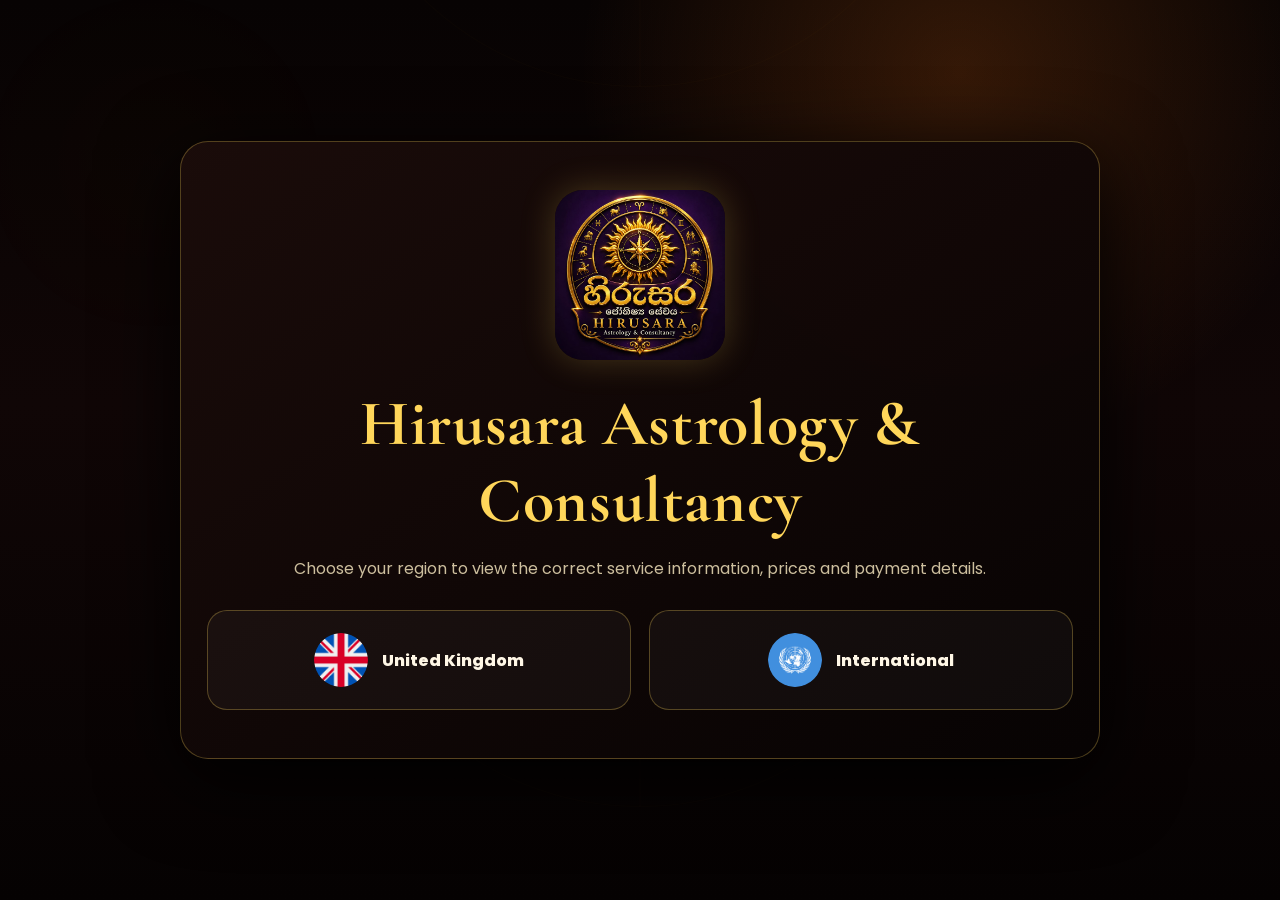
==== commit 5ee5939f: "HS_Website_V3" ====
--- a/index.html
+++ b/index.html
@@ -1 +1 @@
-<!doctype html><html lang="en"><head><meta charset="utf-8"><meta name="viewport" content="width=device-width,initial-scale=1"><title>Hirusara Astrology & Consultancy</title><link rel="stylesheet" href="style.css"></head><body class="landing"><main class="gateway"><img src="assets/logo.jpg" alt="Hirusara logo" class="gateway-logo"><h1>Hirusara Astrology & Consultancy</h1><p>Choose your region to view the correct prices and payment details.</p><div class="choice-grid"><a class="choice-card" href="uk.html"><img src="assets/uk-flag.png" alt="UK"><span>United Kingdom</span></a><a class="choice-card" href="international.html"><img src="assets/international-flag.png" alt="International"><span>International</span></a></div></main></body></html>
+<!doctype html><html lang="en"><head><meta charset="utf-8"><meta name="viewport" content="width=device-width,initial-scale=1"><title>Hirusara Astrology and Consultancy</title><link rel="preconnect" href="https://fonts.googleapis.com"><link rel="preconnect" href="https://fonts.gstatic.com" crossorigin><link href="https://fonts.googleapis.com/css2?family=Cormorant+Garamond:wght@600;700&family=Poppins:wght@400;500;600;700;800&display=swap" rel="stylesheet"><link rel="icon" type="image/png" href="assets/favicon.png"><link rel="apple-touch-icon" href="assets/favicon.png"><link rel="stylesheet" href="style.css"></head><body class="landing"><main class="gateway"><img src="assets/logo.jpg" alt="Hirusara logo" class="gateway-logo"><h1 class="gateway-title">Hirusara Astrology &amp; Consultancy</h1><p>Choose your region to view the correct service information, prices and payment details.</p><div class="choice-grid"><a class="choice-card" href="uk.html"><img src="assets/uk-flag.png" alt="UK"><span>United Kingdom</span></a><a class="choice-card" href="international.html"><img src="assets/international-flag.png" alt="International"><span>International</span></a></div></main><script src="script.js"></script></body></html>
--- a/style.css
+++ b/style.css
@@ -100,3 +100,23 @@
   #services h2{font-size:2rem!important;white-space:normal;}
   .services-intro{font-size:1.02rem!important;}
 }
+
+
+/* v7 Sri Lanka, mobile and translation enhancements */
+.small-note{font-size:.9rem;margin-top:20px;opacity:.75}.lang-toggle,.menu-toggle{font-family:'Poppins',system-ui,sans-serif;background:rgba(255,255,255,.055);border:1px solid var(--line);color:var(--gold);font-weight:900;border-radius:14px;padding:10px 12px;cursor:pointer;transition:.2s}.lang-toggle:hover,.menu-toggle:hover{background:rgba(255,214,90,.12);transform:translateY(-1px)}.menu-toggle{display:none;font-size:1.3rem;line-height:1}.nav.open .tabs,.nav.open .contact,.nav.open .country,.nav.open .book-small{display:flex}.country .menu a{display:flex;align-items:center;gap:10px;white-space:nowrap}.country .menu .flag{flex:0 0 auto}.topbar .lang-toggle{margin-left:8px}.landing .gateway{position:relative;overflow:hidden}.landing .gateway:before{content:"";position:absolute;inset:-20%;background:url('assets/sl-rate-card.jpg') center/cover;opacity:.025;filter:blur(1px);pointer-events:none}.landing .gateway>*{position:relative}.services-grid .service{background-image:linear-gradient(145deg,rgba(255,214,90,.07),rgba(255,255,255,.025) 52%,rgba(183,25,25,.06)),radial-gradient(circle at 90% 10%,rgba(255,214,90,.08),transparent 32%)}
+body[data-currency="lkr"] .country{display:none!important}
+body[data-currency="lkr"] .service.best .badge{display:none}
+@media(max-width:760px){
+  body{background:radial-gradient(circle at 50% 0%,rgba(255,120,24,.16),transparent 30%),linear-gradient(180deg,#070303,#100606 55%,#050202)}
+  .topbar{position:sticky}.nav{display:grid!important;grid-template-columns:auto 1fr auto auto;align-items:center;gap:10px!important;padding:10px 12px!important;text-align:left!important;min-height:auto!important}.menu-toggle{display:inline-grid;place-items:center}.brand{width:auto!important;justify-content:flex-start!important;min-width:0}.brand img{width:48px!important;height:48px!important}.brand span{display:none}.sep{display:none!important}.contact,.tabs,.country,.book-small{display:none!important}.nav.open .contact,.nav.open .tabs{grid-column:1/-1;display:grid!important;justify-content:stretch!important;width:100%!important;gap:8px!important}.nav.open .tabs a{display:block;padding:12px 14px;border:1px solid var(--line);border-radius:12px;background:rgba(255,255,255,.04);text-align:center}.nav.open .country{grid-column:1/3;display:block!important;width:max-content}.nav.open .book-small{grid-column:3/5;display:grid!important;width:100%!important;text-align:center}.nav.open .contact{grid-template-columns:1fr auto auto;align-items:center}.whatsapp{font-size:.9rem!important;text-align:center}.social{width:38px!important;height:38px!important}.lang-toggle{justify-self:end;padding:9px 10px;font-size:.9rem}.hero{display:block!important;text-align:center!important;padding:26px 16px 20px!important}.hero h1,.hero p{text-align:center!important}.hero>div:first-child{display:block!important}.cta-row{justify-content:center!important}.astro-graphic{display:none!important}.gateway{width:min(94vw,430px)!important;padding:28px 18px!important;border-radius:22px!important}.gateway-logo{width:120px!important;height:120px!important}.gateway h1{font-size:2.25rem!important;line-height:1.05!important}.choice-grid{grid-template-columns:1fr!important;gap:12px!important}.choice-card{padding:18px!important}.about-grid{gap:18px!important}.astrologer{min-height:360px!important}.services-grid{grid-template-columns:1fr!important}.form-page{padding:24px 12px!important}.form-card{border-radius:20px!important}.field{margin:12px 0!important}.checks label{grid-template-columns:1fr auto!important;font-size:1rem!important}.payment-center{text-align:center!important;padding:20px 14px!important}.footer .wrap{text-align:center!important;display:grid!important;gap:14px!important}.footer a{margin:4px 6px!important}}
+
+/* v8 favicon/title translation fixes */
+.book-small{white-space:nowrap!important;min-width:max-content!important;line-height:1.15!important;padding-left:22px!important;padding-right:22px!important;}
+html[lang="si"] .book-small, .book-small{overflow:visible!important;}
+.lang-toggle{white-space:nowrap!important;}
+
+/* v9 landing cleanup */
+.landing .gateway:before{display:none!important;background:none!important;opacity:0!important;}
+.landing:before{display:none!important;}
+.gateway-title{font-weight:800!important;letter-spacing:.01em;}
+.gateway{background:linear-gradient(145deg,rgba(27,12,10,.96),rgba(7,3,3,.96))!important;}
